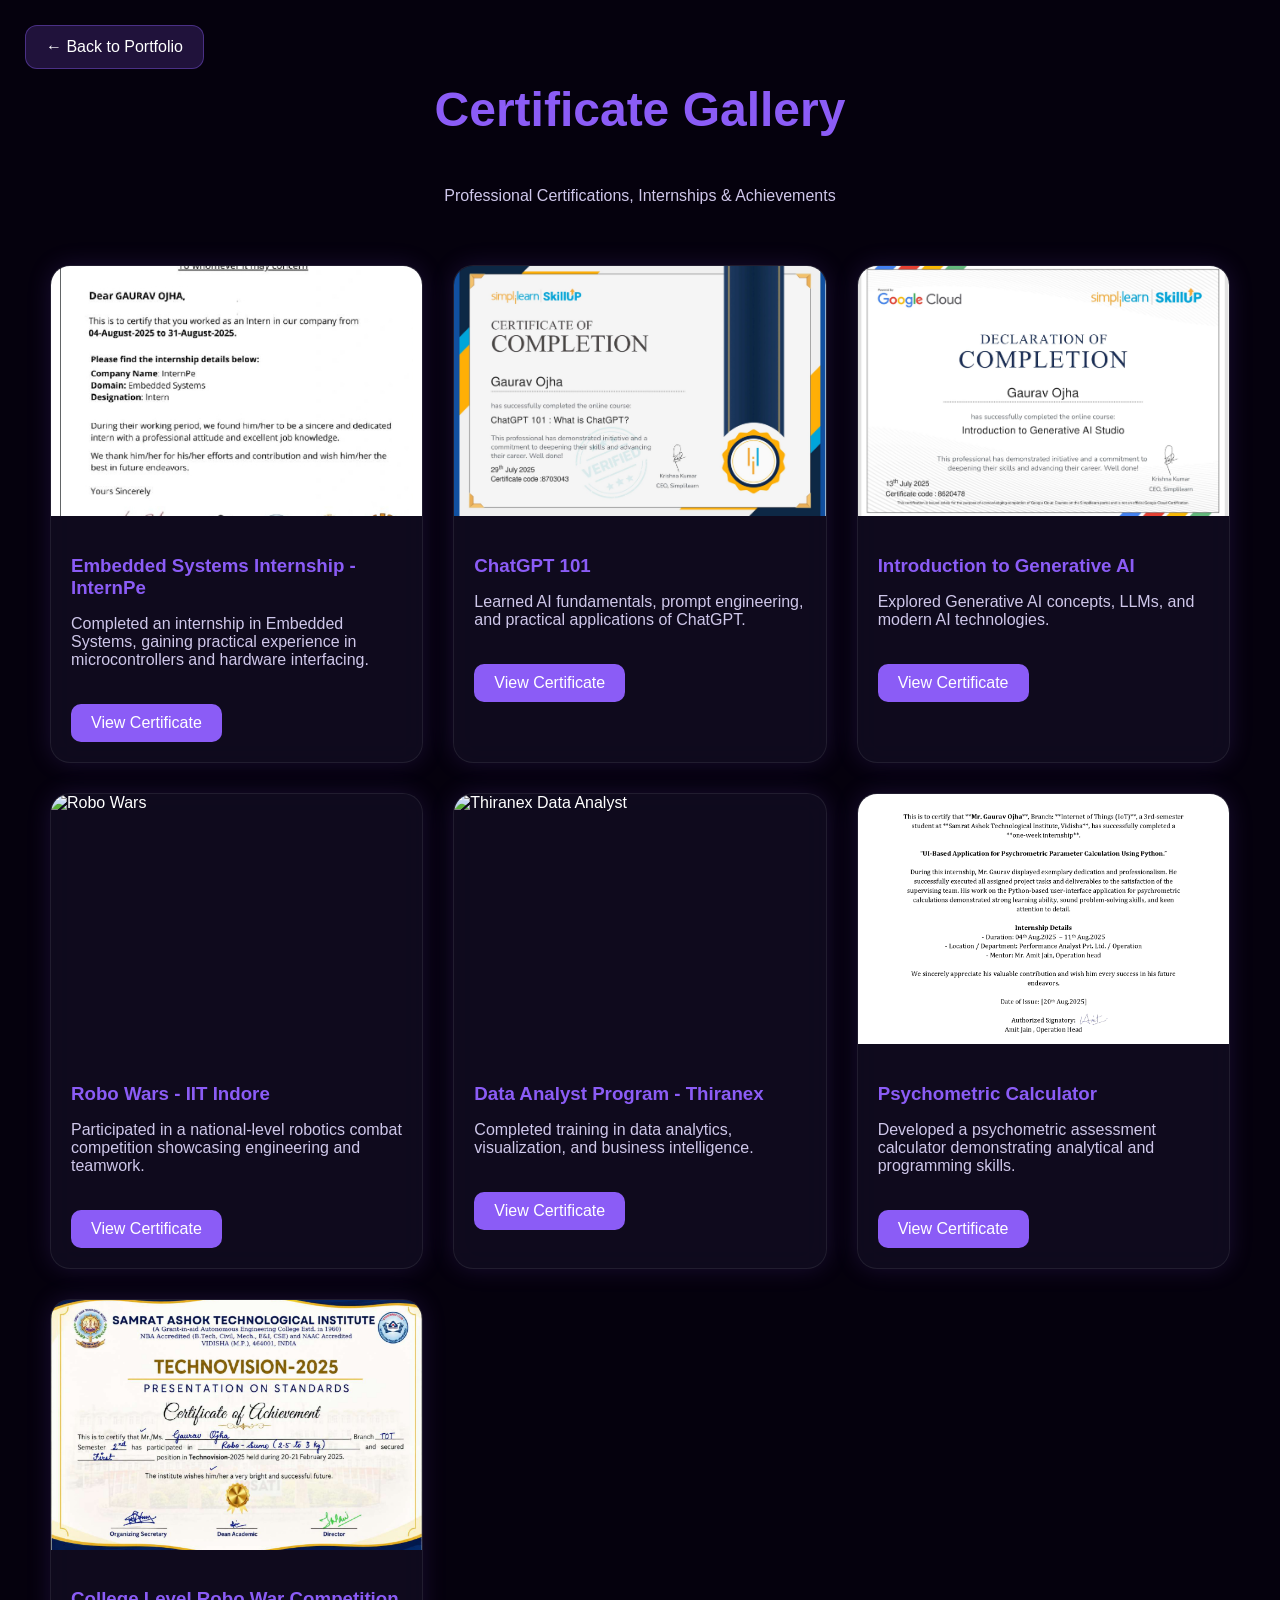
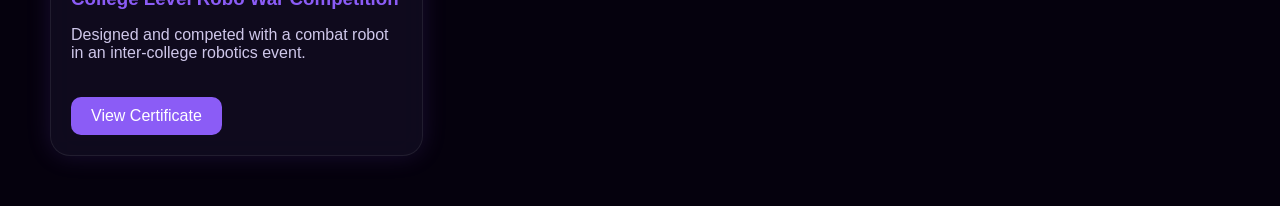
==== certificates.html @ de85b7d7 "Add files via upload" ====
<!DOCTYPE html>
<html lang="en">

<head>
<meta charset="UTF-8">
<meta name="viewport" content="width=device-width, initial-scale=1.0">
<title>Certificates | Gaurav Ojha</title>

<link rel="stylesheet" href="certificates.css">

<style>

body{
    background:#05010D;
    padding:50px;
}

.gallery-title{
    text-align:center;
    color:#8B5CF6;
    margin-bottom:50px;
    font-size:3rem;
}

.certificate-grid{

    display:grid;

    grid-template-columns:
    repeat(auto-fit,minmax(350px,1fr));

    gap:30px;
}

.certificate-card{

    background:rgba(18,13,34,.8);

    border:1px solid rgba(255,255,255,.08);

    border-radius:20px;

    overflow:hidden;

    transition:.3s;
}

.certificate-card:hover{

    transform:translateY(-10px);

    box-shadow:
    0 0 30px rgba(139,92,246,.35);
}

.certificate-card img{

    width:100%;

    height:250px;

    object-fit:cover;
}

.certificate-content{

    padding:20px;
}

.certificate-content h3{

    color:#8B5CF6;

    margin-bottom:10px;
}

.btn{

    display:inline-block;

    margin-top:15px;

    padding:10px 20px;

    background:#8B5CF6;

    color:white;

    text-decoration:none;

    border-radius:10px;
}

</style>

</head>

<body>
    <div id="particles-js"></div>

<a href="index.html" class="back-btn">
← Back to Portfolio
</a>

<h1 class="gallery-title">
Certificate Gallery
</h1>

<p class="gallery-subtitle">
Professional Certifications, Internships & Achievements
</p>


<div class="certificate-grid">

    <!-- InternPe -->
    <div class="certificate-card">
        <img src="assets/certificates/internpe.jpg" alt="InternPe">
        <div class="certificate-content">
            <h3>Embedded Systems Internship - InternPe</h3>
            <p>Completed an internship in Embedded Systems, gaining practical experience in microcontrollers and hardware interfacing.</p>
            <a href="assets/certificates/internpe.pdf" target="_blank" class="btn">
                View Certificate
            </a>
        </div>
    </div>

    <!-- ChatGPT 101 -->
    <div class="certificate-card">
        <img src="assets/certificates/chatgpt101.jpg" alt="ChatGPT 101">
        <div class="certificate-content">
            <h3>ChatGPT 101</h3>
            <p>Learned AI fundamentals, prompt engineering, and practical applications of ChatGPT.</p>
            <a href="assets/certificates/chatgpt101.pdf" target="_blank" class="btn">
                View Certificate
            </a>
        </div>
    </div>

    <!-- Generative AI -->
    <div class="certificate-card">
        <img src="assets/certificates/generative-ai.jpg" alt="Generative AI">
        <div class="certificate-content">
            <h3>Introduction to Generative AI</h3>
            <p>Explored Generative AI concepts, LLMs, and modern AI technologies.</p>
            <a href="assets/certificates/generative-ai.pdf" target="_blank" class="btn">
                View Certificate
            </a>
        </div>
    </div>

    <!-- IIT Indore Robo Wars -->
    <div class="certificate-card">
        <img src="assets/certificates/iit-indore-robowars.jpg" alt="Robo Wars">
        <div class="certificate-content">
            <h3>Robo Wars - IIT Indore</h3>
            <p>Participated in a national-level robotics combat competition showcasing engineering and teamwork.</p>
            <a href="assets/certificates/iit-indore-robowars.pdf" target="_blank" class="btn">
                View Certificate
            </a>
        </div>
    </div>

    <!-- Add remaining certificates here -->



<!-- Thiranex Data Analyst -->
<div class="certificate-card">
    <img src="assets/certificates/thiranex.jpg" alt="Thiranex Data Analyst">
    <div class="certificate-content">
        <h3>Data Analyst Program - Thiranex</h3>
        <p>Completed training in data analytics, visualization, and business intelligence.</p>
        <a href="assets/certificates/thiranex.pdf" target="_blank" class="btn">
            View Certificate
        </a>
    </div>
</div>

<!-- Psychometric Calculator -->
<div class="certificate-card">
    <img src="assets/certificates/psychometric-calculator.jpg" alt="Psychometric Calculator">
    <div class="certificate-content">
        <h3>Psychometric Calculator</h3>
        <p>Developed a psychometric assessment calculator demonstrating analytical and programming skills.</p>
        <a href="assets/certificates/psychometric-calculator.pdf" target="_blank" class="btn">
            View Certificate
        </a>
    </div>
</div>

<!-- College Level Robo War -->
<div class="certificate-card">
    <img src="assets/certificates/college-robowar.jpg" alt="College Robo War">
    <div class="certificate-content">
        <h3>College Level Robo War Competition</h3>
        <p>Designed and competed with a combat robot in an inter-college robotics event.</p>
        <a href="assets/certificates/college-robowar.pdf" target="_blank" class="btn">
            View Certificate
        </a>
    </div>
</div>


</div>

</div>

</div>
<script src="https://cdnjs.cloudflare.com/ajax/libs/three.js/r121/three.min.js"></script>

<script src="https://cdn.jsdelivr.net/npm/vanta@latest/dist/vanta.net.min.js"></script>

<script src="certificates.js"></script>
</body>
</html>
---- certificates.css ----
body{
    margin:0;
    padding:40px;
    font-family:'Poppins',sans-serif;
    background:#05010D;
    color:white;
    overflow-x:hidden;
}

#particles-js{
    position:fixed;
    top:0;
    left:0;
    width:100%;
    height:100%;
    z-index:-1;
}

.gallery-title{
    text-align:center;
    font-family:'Orbitron',sans-serif;
    font-size:3rem;
    color:#8B5CF6;
    margin-bottom:15px;
}

.gallery-subtitle{
    text-align:center;
    color:#cfc7ea;
    margin-bottom:60px;
}

.certificate-grid{

    display:grid;

    grid-template-columns:
    repeat(auto-fit,minmax(350px,1fr));

    gap:30px;

    max-width:1400px;

    margin:auto;
}

.certificate-card{

    background:rgba(18,13,34,.75);

    backdrop-filter:blur(14px);

    border:1px solid rgba(255,255,255,.08);

    border-radius:24px;

    overflow:hidden;

    transition:.4s;

    box-shadow:
    0 0 25px rgba(139,92,246,.15);
}

.certificate-card:hover{

    transform:translateY(-10px);

    box-shadow:
    0 0 40px rgba(139,92,246,.4);
}

.certificate-card img{

    width:100%;

    height:240px;

    object-fit:cover;

    display:block;
}

.certificate-content{

    padding:25px;
}

.certificate-content h3{

    color:#8B5CF6;

    margin-bottom:10px;
}

.certificate-content p{

    color:#cfc7ea;

    margin-bottom:20px;
}

.view-btn{

    display:inline-block;

    padding:12px 22px;

    text-decoration:none;

    border-radius:12px;

    background:
    linear-gradient(
    135deg,
    #8B5CF6,
    #A855F7
    );

    color:white;

    transition:.3s;
}

.view-btn:hover{

    transform:translateY(-3px);
}

.back-btn{

    position:fixed;

    top:25px;

    left:25px;

    text-decoration:none;

    color:white;

    padding:12px 20px;

    border-radius:12px;

    background:rgba(139,92,246,.2);

    border:1px solid rgba(139,92,246,.4);

    z-index:1000;
}

/* Scroll Animation */

.hidden{
    opacity:0;
    transform:translateY(50px);
    transition:.8s;
}

.show{
    opacity:1;
    transform:translateY(0);
}
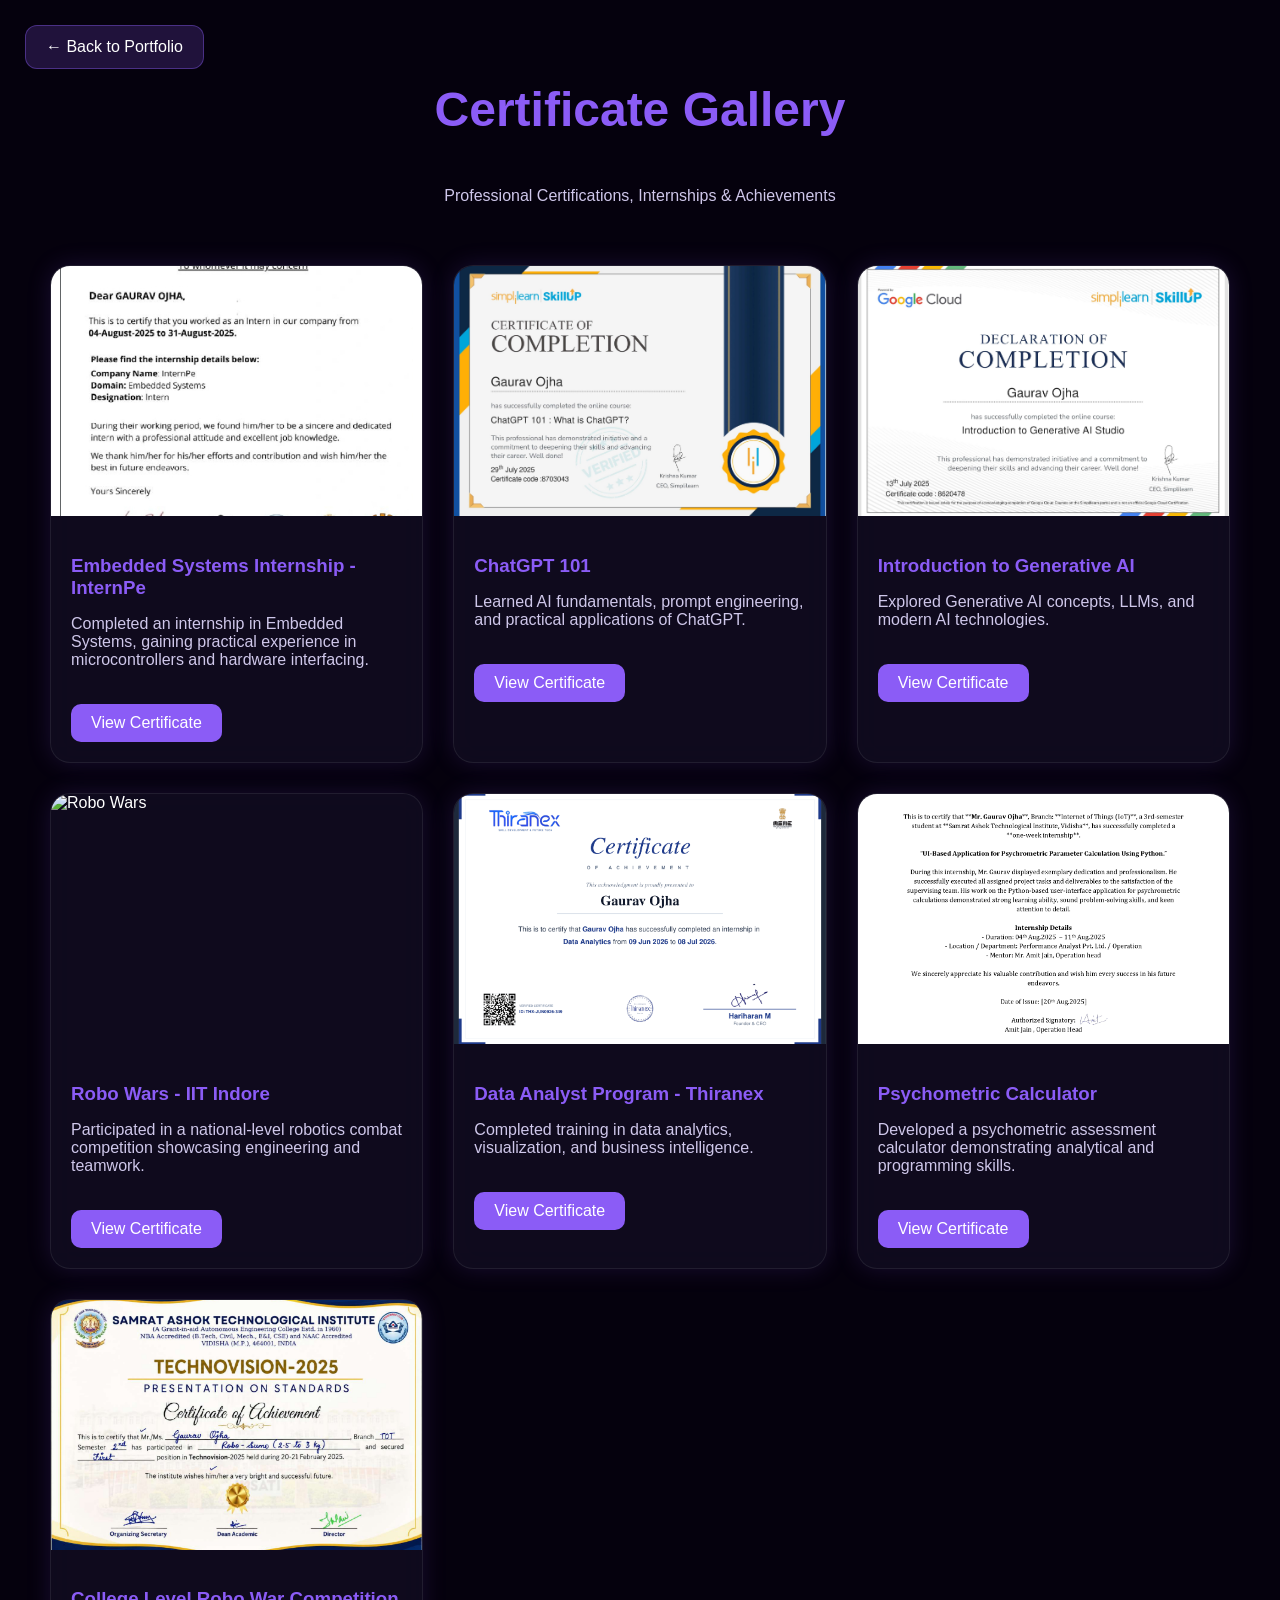
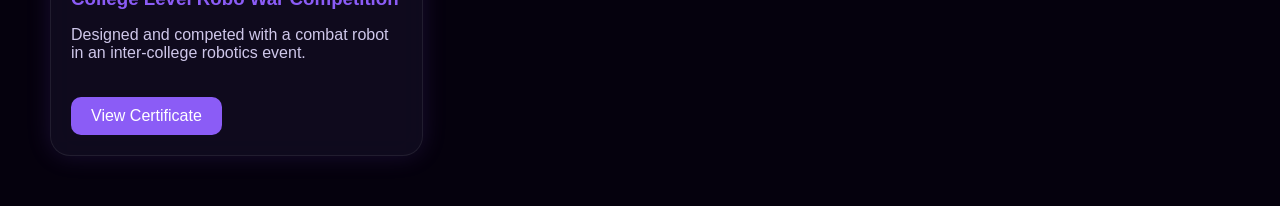
==== commit 3b6a1953: "Update certificates.html" ====
--- a/certificates.html
+++ b/certificates.html
@@ -167,7 +167,7 @@
 
 <!-- Thiranex Data Analyst -->
 <div class="certificate-card">
-    <img src="assets/certificates/thiranex.jpg" alt="Thiranex Data Analyst">
+    <img src="assets/certificates/Thiranex_Certificate_Gaurav_Ojha.png" alt="Thiranex Data Analyst">
     <div class="certificate-content">
         <h3>Data Analyst Program - Thiranex</h3>
         <p>Completed training in data analytics, visualization, and business intelligence.</p>
@@ -213,4 +213,4 @@
 
 <script src="certificates.js"></script>
 </body>
-</html>+</html>
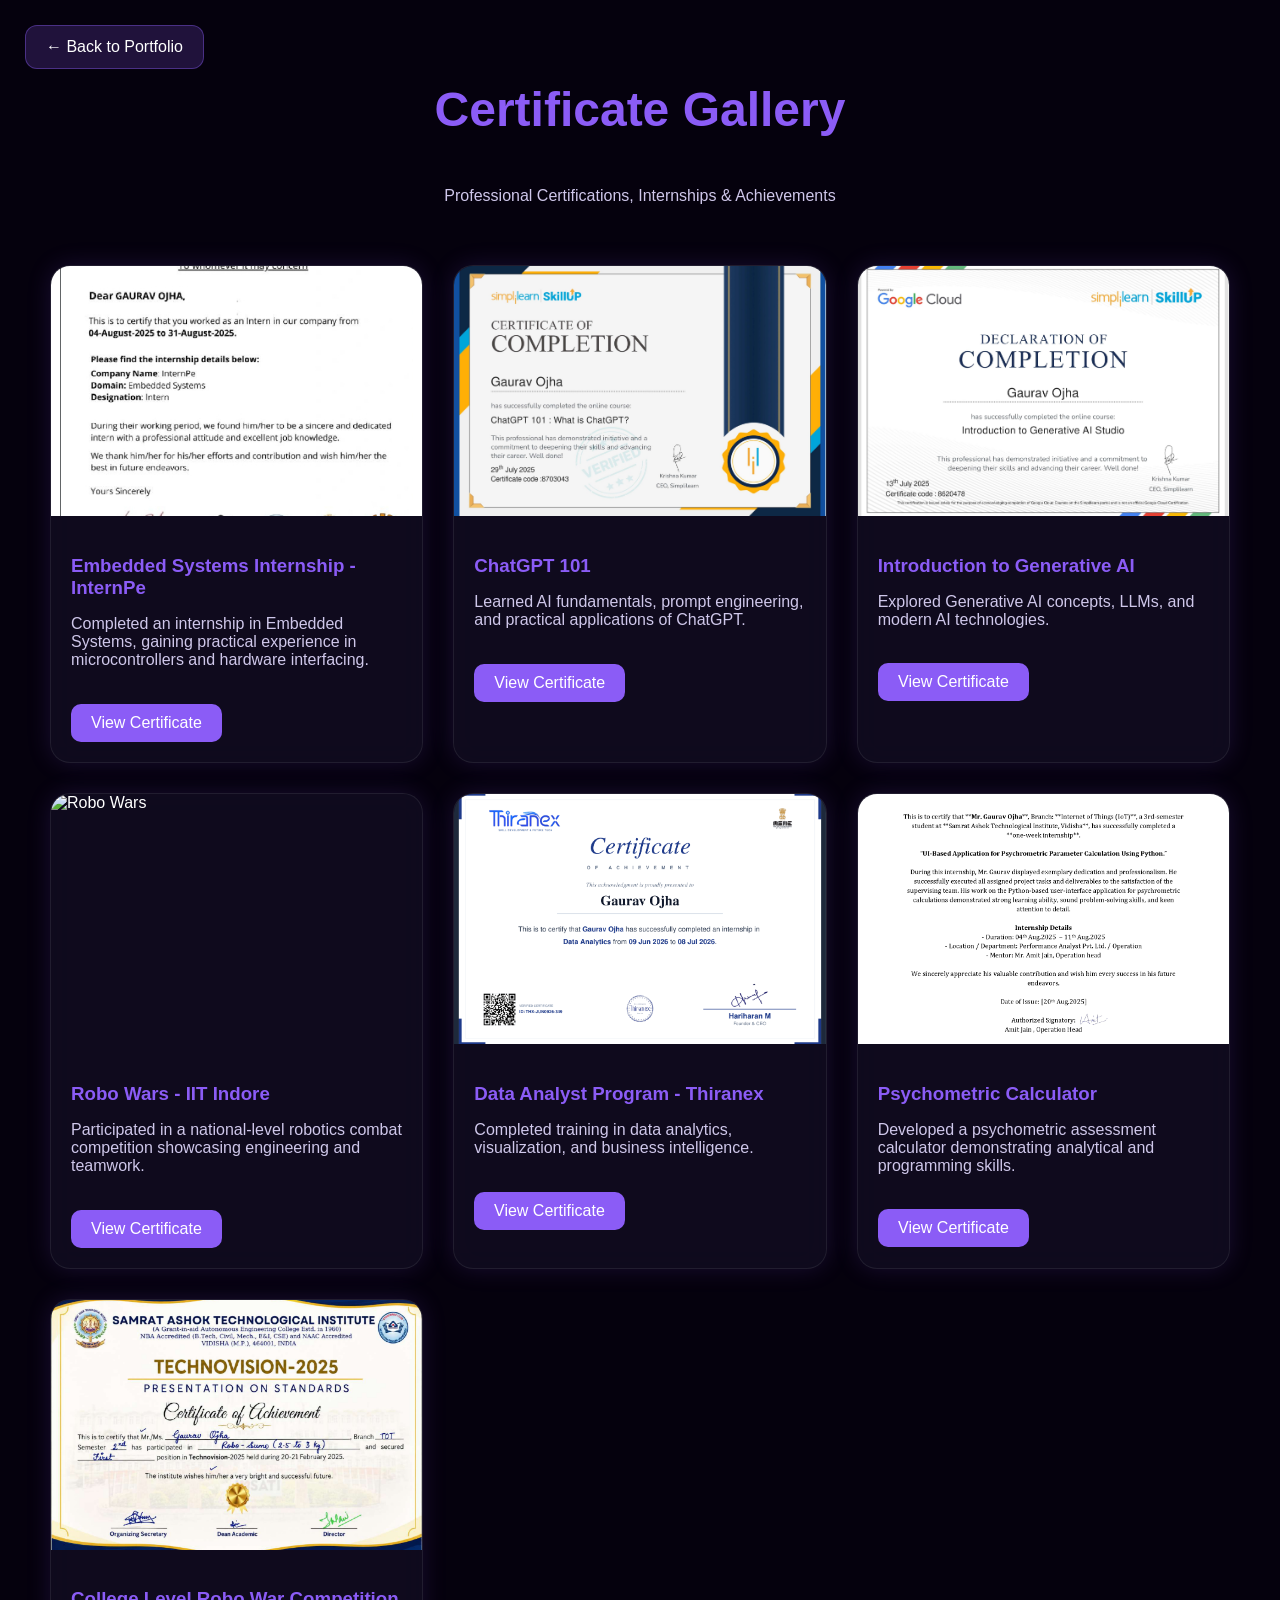
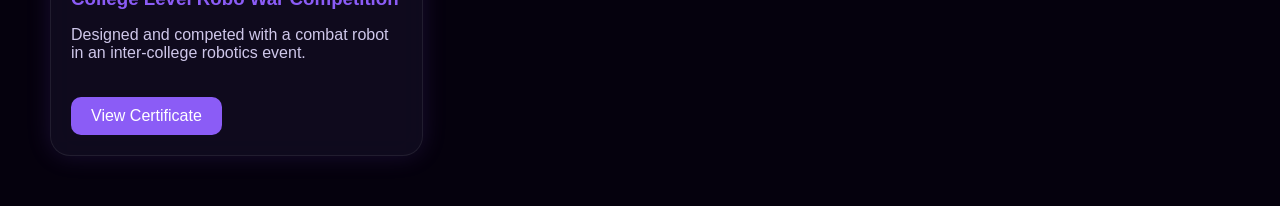
==== commit ab6d74ca: "Update certificates.html" ====
--- a/certificates.html
+++ b/certificates.html
@@ -171,7 +171,7 @@
     <div class="certificate-content">
         <h3>Data Analyst Program - Thiranex</h3>
         <p>Completed training in data analytics, visualization, and business intelligence.</p>
-        <a href="assets/certificates/thiranex.pdf" target="_blank" class="btn">
+        <a href="assets/certificates/Thiranex_Certificate_Gaurav_Ojha.pdf" target="_blank" class="btn">
             View Certificate
         </a>
     </div>
